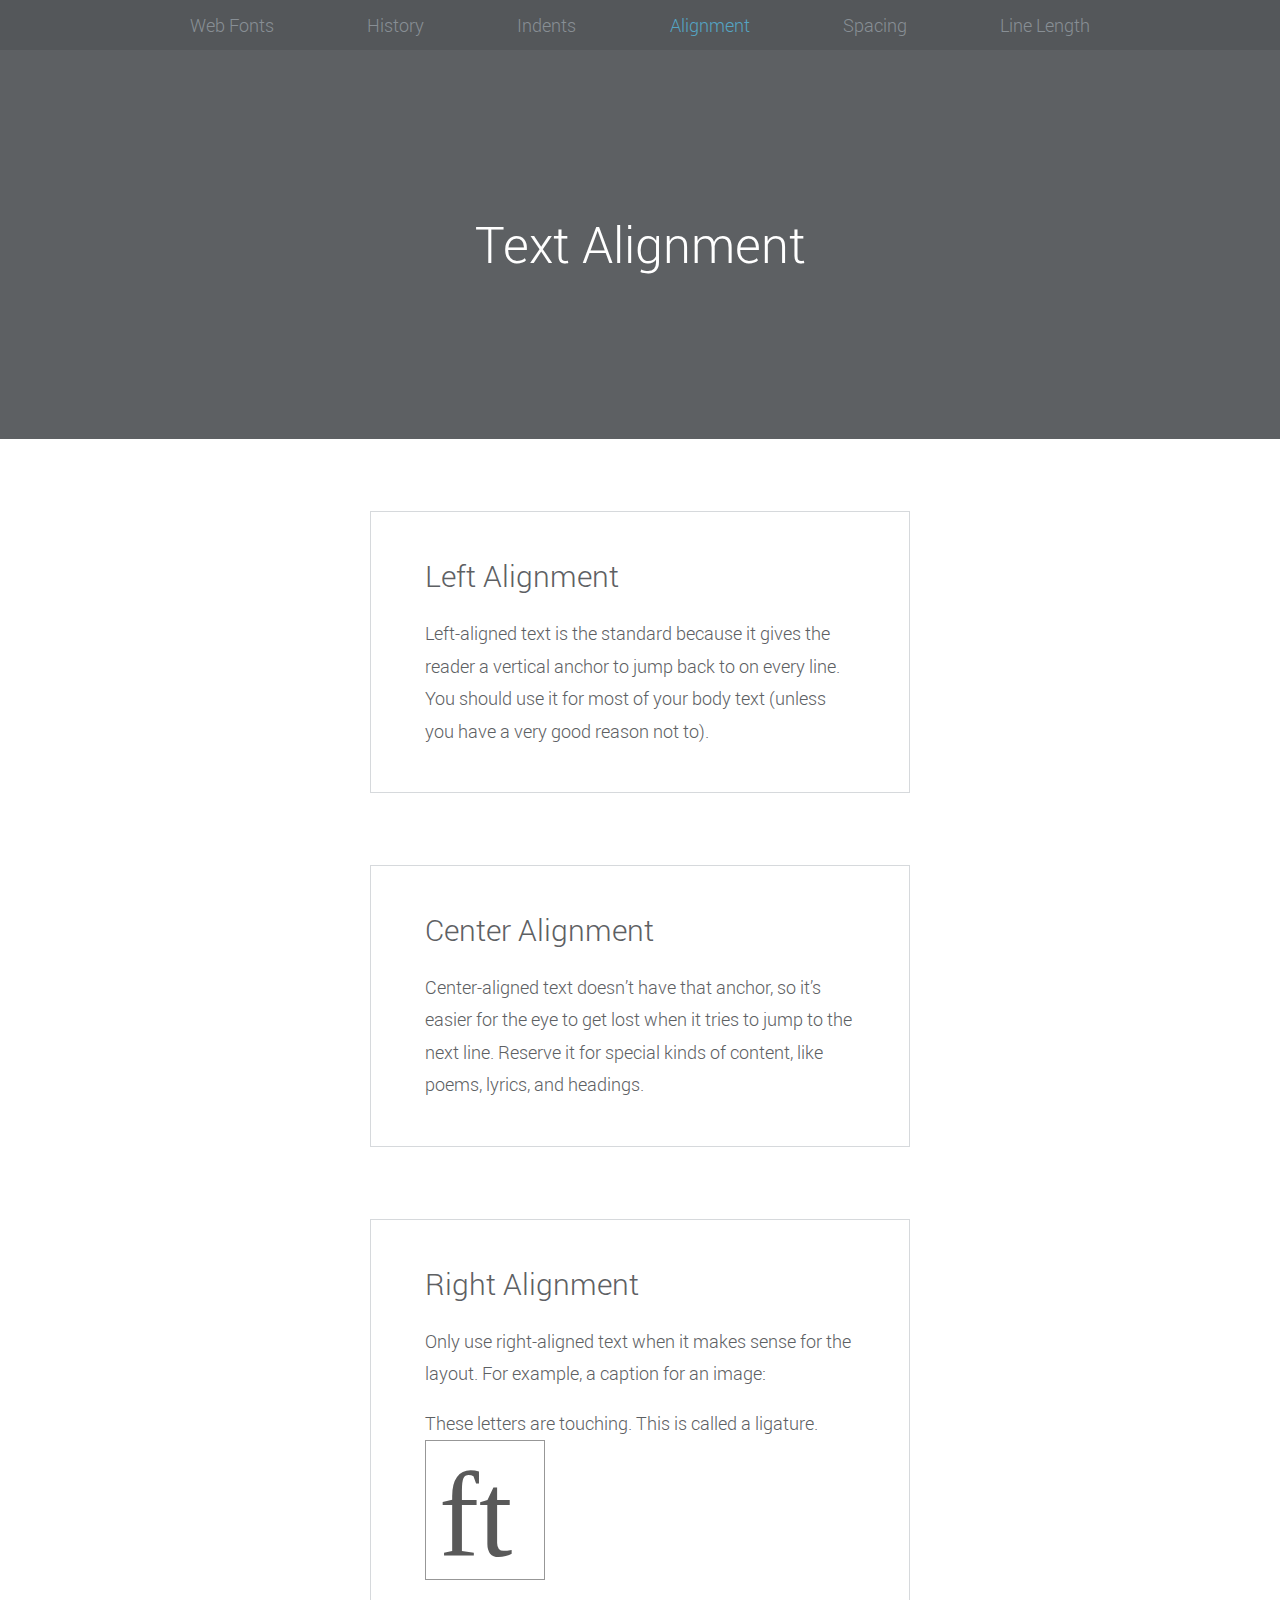
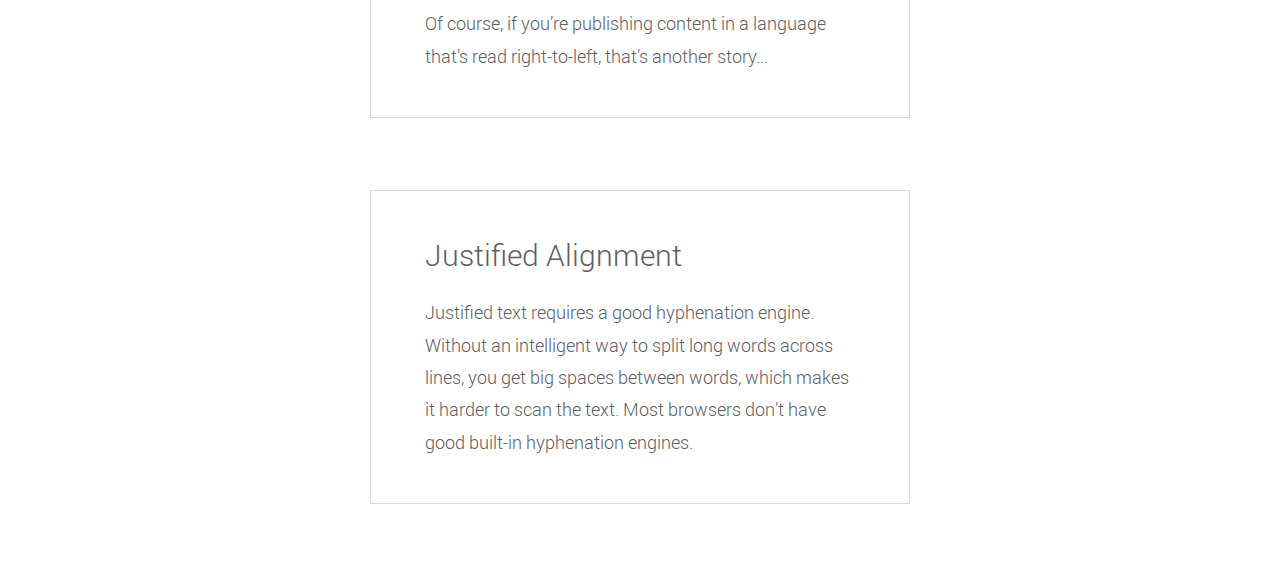
==== web-typography/alignment.html @ 84663664 "Add files via upload" ====
<!DOCTYPE html>
<html lang='en'>
<head>
  <meta charset='UTF-8'/>
  <title>Text Alignment</title>
  <link rel='stylesheet' href='typo.css'/>
</head>
<body>

<header>
  <nav>
    <ul>
      <li><a href='web-fonts.html'>Web Fonts</a></li>
      <li><a href='history.html'>History</a></li>
      <li><a href='indents.html'>Indents</a></li>
      <li class='selected'>Alignment</li>
      <li><a href='spacing.html'>Spacing</a></li>
      <li><a href='line-length.html'>Line Length</a></li>
    </ul>
  </nav>
  <div class='hero'>
    <h1>Text Alignment</h1>
  </div>
</header>

<div class='page'>

  <section class='section section--gray left'>
    <h2>Left Alignment</h2>

    <p>Left-aligned text is the standard because it gives the reader a vertical
    anchor to jump back to on every line. You should use it for most of your body
    text (unless you have a very good reason not to).</p>

  </section>

  <section class='section section--gray center'>
    <h2>Center Alignment</h2>

    <p>Center-aligned text doesn’t have that anchor, so it’s easier for the eye
    to get lost when it tries to jump to the next line. Reserve it for special
    kinds of content, like poems, lyrics, and headings.</p>

  </section>

  <section class='section section--gray'>
    <h2>Right Alignment</h2>

    <p>Only use right-aligned text when it makes sense for the layout. For
    example, a caption for an image:</p>

    <figure>
      <figcaption>These letters are touching. This is called a
      ligature.</figcaption>
      <img src='ligature.svg'/>
    </figure>

    <p>Of course, if you’re publishing content in a language that’s read
    right-to-left, that’s another story...</p>

  </section>

  <section class='section section--gray justify'>

    <h2>Justified Alignment</h2>

    <p>Justified text requires a good hyphenation engine. Without an intelligent
    way to split long words across lines, you get big spaces between words, which
    makes it harder to scan the text. Most browsers don’t have good built-in
    hyphenation engines.</p>
    
  </section>

</div>

</body>
</html>
---- web-typography/typo.css ----
@font-face {
  font-family: "Roboto";
  src: url("Roboto-Light-webfont.woff") format("woff");
}
* {
  margin: 0;
  padding: 0;
  box-sizing: border-box;
}

body {
  font-family: "Roboto", sans-serif;  /* Added "Roboto" here */
  font-size: 18px;
  line-height: 1.8em;
  color: #5D6063;
}


h1, h2, h3, h4, h5, h6 {
  line-height: 1.3em;
  font-weight: normal;
  font-style: normal;
}


header {
  text-align: center;
  color: #FFF;
}

nav {
  background-color: #54575A;
}

nav ul {
  display: flex;
  justify-content: space-between;
  flex-wrap: wrap;

  width: 100%;
  max-width: 900px;
  margin: 0 auto;
}

nav li {
  list-style-type: none;

  width: 50%;
  padding-top: .5em;
  padding-bottom: .5em;

  border-top: 1px solid #888F95;
}

nav li:nth-of-type(1),
nav li:nth-of-type(2) {
  border-top: none;
}

nav li:nth-of-type(2n) {
  border-left: 1px solid #888F95;
}

nav li.selected {
  color: #54A5C4;
}

nav a:link,
nav a:visited {
  color: #888F95;
  text-decoration: none;
}

nav a:hover,
nav a:visited:hover,
nav a:active,
nav a:visited:active {
  color: #54A5C4;
  text-decoration: underline;
}


.hero {
  padding-top: 9em;
  padding-bottom: 9em;
  background-color: #5D6063;
}

.hero h1 {
  font-size: 50px;
}


.section {
  padding: 4em 1em;

  margin: 0 auto;
  max-width: 540px;
}

.section h2 {
  font-size: 30px;
  margin-bottom: .7em;
}

.section--gray {
  border-top: 1px solid #D6D9DC;
}

.section--blue {
  border-top: 1px solid #B2D6FF;
}

.section--blue h2 {
  color: #5995DA;
}

.section--red {
  border-top: 1px solid #F09A9D;
}

.section--red h2 {
  color: #D55C5F;
}

.section:first-of-type {
  border-top: none;
}

.section p,
.section ul,
.section ol,
.section figure {
  margin-bottom: 1em;
}

.section p:last-child,
.section ul:last-child,
.section ol:last-child,
.section figure:last-child {
  margin-bottom: 0;
}

.button:link,
.button:visited {
  display: block;
  text-decoration: none;

  color: #FFF;
  background-color: #4A90E2;
  font-weight: bold;
  padding: 10px;
  border-radius: 5px;
  text-align: center;

  margin: 1.8em auto;
}

.button:hover,
.button:visited:hover {
  color: #FFF;
  background-color: #6AA9F4;
}

.button:active,
.button:visited:active {
  color: #FFF;
  background-color: #3F7CC4;
}


@media only screen and (min-width: 580px) {
  .section {
    margin: 4em auto;
    padding: 2.5em 3em;
  }
  .section--gray:first-of-type,
  .section--gray {
    border: 1px solid #D6D9DC;
  }
  .section--blue:first-of-type,
  .section--blue {
    border: 1px solid #B2D6FF;
  }
  .section--red:first-of-type,
  .section--red {
    border: 1px solid #F09A9D;
  }
}


@media only screen and (min-width: 750px) {
  nav {
    padding-left: 2em;
    padding-right: 2em;
  }
  nav li {
    width: auto;
    border-top: none;
  }

  nav li:nth-of-type(2n) {
    border-left: none;
  }
}
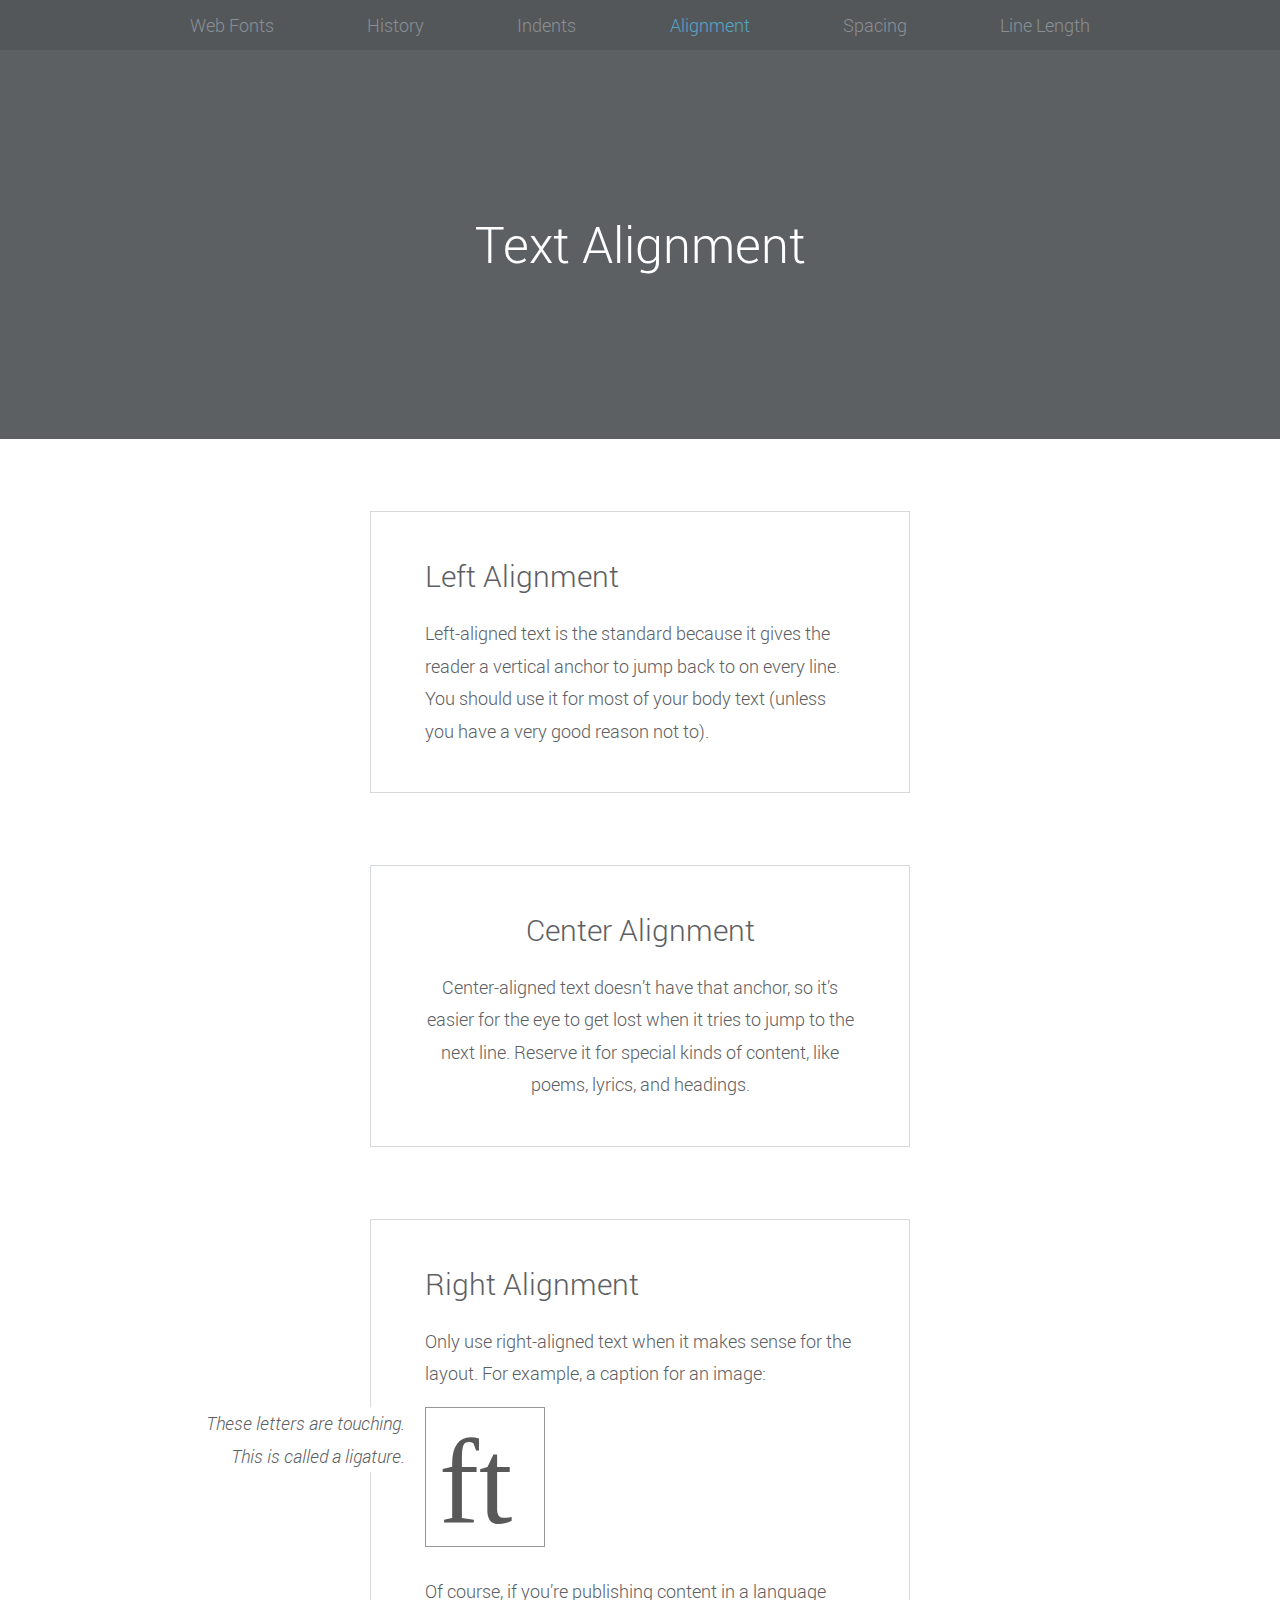
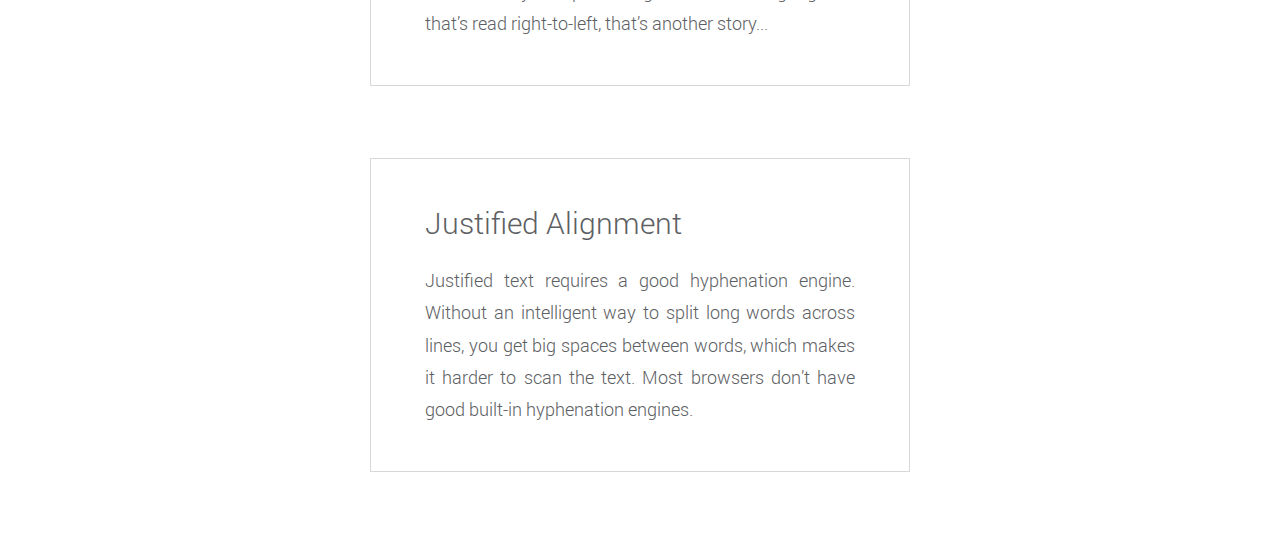
==== commit 55957ab7: "Add files via upload" ====
--- a/web-typography/alignment.html
+++ b/web-typography/alignment.html
@@ -4,6 +4,36 @@
   <meta charset='UTF-8'/>
   <title>Text Alignment</title>
   <link rel='stylesheet' href='typo.css'/>
+  <style>
+    .left {
+      text-align: left;
+    }
+    .center {
+      text-align: center;
+    }
+    figcaption {
+      display: none;
+    }
+    .justify {
+      text-align: justify;
+    }
+    @media only screen and (min-width: 900px) {
+      figure {
+        position: relative;
+      }
+      figcaption {
+        display: block;
+
+        font-style: italic;
+        text-align: right;
+        background-color: #FFFFFF;
+
+        position: absolute;
+        left: -220px;
+        width: 200px;
+      }
+    }
+  </style>
 </head>
 <body>
 
--- a/web-typography/typo.css
+++ b/web-typography/typo.css
@@ -1,7 +1,39 @@
 @font-face {
   font-family: "Roboto";
   src: url("Roboto-Light-webfont.woff") format("woff");
-}
+  font-style: normal;
+  font-weight: 300;
+}
+
+@font-face {
+  font-family: "Roboto";
+  src: url("Roboto-LightItalic-webfont.woff") format("woff");
+  font-style: italic;
+  font-weight: 300;
+}
+
+@font-face {
+  font-family: "Roboto";
+  src: url("Roboto-Bold-webfont.woff") format("woff");
+  font-style: normal;
+  font-weight: 700;
+}
+/* DON'T NAME FONT FAMILIES LIKE THIS
+@font-face {
+  font-family: "Roboto";
+  src: url("Roboto-Light-webfont.woff") format("woff");
+}
+
+@font-face {
+  font-family: "Roboto Light Italic";
+  src: url("Roboto-LightItalic-webfont.woff") format("woff");
+}
+
+@font-face {
+  font-family: "Roboto Bold";
+  src: url("Roboto-Bold-webfont.woff") format("woff");
+} */
+
 * {
   margin: 0;
   padding: 0;
@@ -9,27 +41,44 @@
 }
 
 body {
-  font-family: "Roboto", sans-serif;  /* Added "Roboto" here */
+  font-family: "Roboto", sans-serif; /* Added "Roboto" here */
+  font-weight: 300;
   font-size: 18px;
   line-height: 1.8em;
-  color: #5D6063;
-}
-
-
-h1, h2, h3, h4, h5, h6 {
+  color: #5d6063;
+}
+
+em,
+strong {
+  font-synthesis: none;
+}
+
+em {
+  font-style: italic;
+}
+
+strong {
+  font-weight: bold; /* Or 700 */
+}
+
+h1,
+h2,
+h3,
+h4,
+h5,
+h6 {
   line-height: 1.3em;
   font-weight: normal;
   font-style: normal;
 }
 
-
 header {
   text-align: center;
-  color: #FFF;
+  color: #fff;
 }
 
 nav {
-  background-color: #54575A;
+  background-color: #54575a;
 }
 
 nav ul {
@@ -46,10 +95,10 @@
   list-style-type: none;
 
   width: 50%;
-  padding-top: .5em;
-  padding-bottom: .5em;
-
-  border-top: 1px solid #888F95;
+  padding-top: 0.5em;
+  padding-bottom: 0.5em;
+
+  border-top: 1px solid #888f95;
 }
 
 nav li:nth-of-type(1),
@@ -58,16 +107,16 @@
 }
 
 nav li:nth-of-type(2n) {
-  border-left: 1px solid #888F95;
+  border-left: 1px solid #888f95;
 }
 
 nav li.selected {
-  color: #54A5C4;
+  color: #54a5c4;
 }
 
 nav a:link,
 nav a:visited {
-  color: #888F95;
+  color: #888f95;
   text-decoration: none;
 }
 
@@ -75,22 +124,20 @@
 nav a:visited:hover,
 nav a:active,
 nav a:visited:active {
-  color: #54A5C4;
+  color: #54a5c4;
   text-decoration: underline;
 }
-
 
 .hero {
   padding-top: 9em;
   padding-bottom: 9em;
-  background-color: #5D6063;
+  background-color: #5d6063;
 }
 
 .hero h1 {
   font-size: 50px;
 }
 
-
 .section {
   padding: 4em 1em;
 
@@ -100,27 +147,27 @@
 
 .section h2 {
   font-size: 30px;
-  margin-bottom: .7em;
+  margin-bottom: 0.7em;
 }
 
 .section--gray {
-  border-top: 1px solid #D6D9DC;
+  border-top: 1px solid #d6d9dc;
 }
 
 .section--blue {
-  border-top: 1px solid #B2D6FF;
+  border-top: 1px solid #b2d6ff;
 }
 
 .section--blue h2 {
-  color: #5995DA;
+  color: #5995da;
 }
 
 .section--red {
-  border-top: 1px solid #F09A9D;
+  border-top: 1px solid #f09a9d;
 }
 
 .section--red h2 {
-  color: #D55C5F;
+  color: #d55c5f;
 }
 
 .section:first-of-type {
@@ -146,8 +193,8 @@
   display: block;
   text-decoration: none;
 
-  color: #FFF;
-  background-color: #4A90E2;
+  color: #fff;
+  background-color: #4a90e2;
   font-weight: bold;
   padding: 10px;
   border-radius: 5px;
@@ -158,16 +205,15 @@
 
 .button:hover,
 .button:visited:hover {
-  color: #FFF;
-  background-color: #6AA9F4;
+  color: #fff;
+  background-color: #6aa9f4;
 }
 
 .button:active,
 .button:visited:active {
-  color: #FFF;
-  background-color: #3F7CC4;
-}
-
+  color: #fff;
+  background-color: #3f7cc4;
+}
 
 @media only screen and (min-width: 580px) {
   .section {
@@ -176,18 +222,17 @@
   }
   .section--gray:first-of-type,
   .section--gray {
-    border: 1px solid #D6D9DC;
+    border: 1px solid #d6d9dc;
   }
   .section--blue:first-of-type,
   .section--blue {
-    border: 1px solid #B2D6FF;
+    border: 1px solid #b2d6ff;
   }
   .section--red:first-of-type,
   .section--red {
-    border: 1px solid #F09A9D;
-  }
-}
-
+    border: 1px solid #f09a9d;
+  }
+}
 
 @media only screen and (min-width: 750px) {
   nav {
